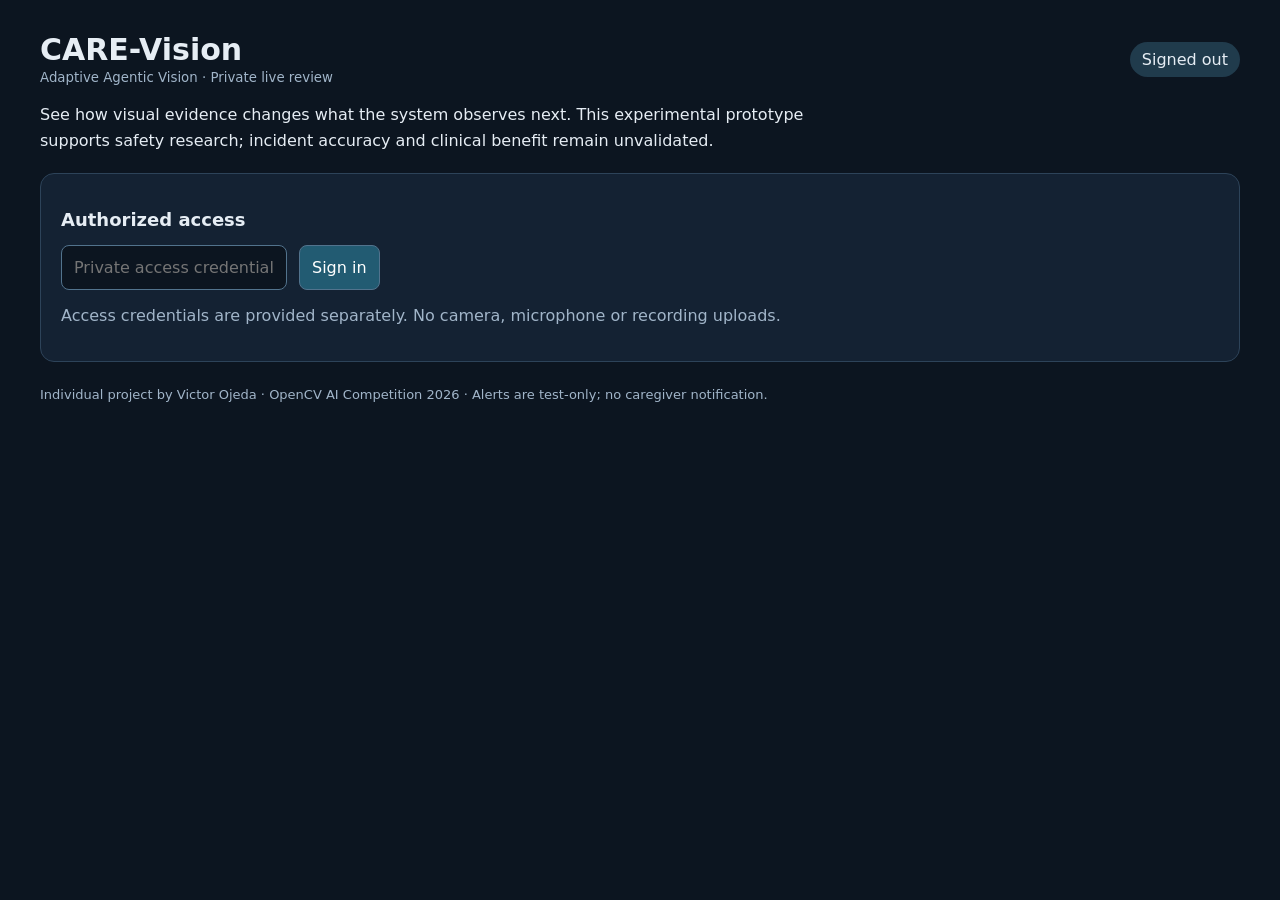
==== src/care_vision/judge/index.html @ 6f844082 "Add private image-free judge portal with bounded cloud sessions" ====
<!doctype html>
<html lang="en"><meta charset="utf-8"><meta name="viewport" content="width=device-width, initial-scale=1">
<title>CARE-Vision · Live review</title>
<style>
:root{color-scheme:dark;font-family:system-ui,sans-serif;background:#0c1520;color:#e6edf4}body{max-width:1200px;margin:auto;padding:32px}header{display:flex;justify-content:space-between;align-items:center}h1{font-size:30px;margin:0}small,.muted{color:#a1b5c9}section,.card{background:#142233;border:1px solid #2d4359;border-radius:14px;padding:20px;margin-top:20px}.bar{display:flex;gap:12px;align-items:center;flex-wrap:wrap}button,input{padding:12px;border-radius:8px;border:1px solid #52738d;font:inherit}button{background:#225b72;color:white;cursor:pointer}button:disabled{opacity:.45;cursor:default}input{background:#0c1520;color:white}.cards{display:grid;grid-template-columns:repeat(auto-fit,minmax(160px,1fr));gap:14px}.card strong{font-size:25px;display:block;margin-top:10px}.badge{padding:8px 12px;background:#203b4c;border-radius:20px}.warning{color:#ffd287}.healthy{color:#83dfb5}.timeline{display:grid;gap:8px;max-height:340px;overflow:auto}.event{padding:12px;background:#0c1927;border-left:3px solid #56c6c1;border-radius:5px}.flow{padding:14px 0;color:#80cfc9;font-weight:600}#error{color:#ffb29e}a{color:#96d8ee}[hidden]{display:none!important}footer{margin-top:25px;font-size:13px;color:#a1b5c9}h2{font-size:18px}.intro{max-width:780px;line-height:1.6}
</style>
<header><div><h1>CARE-Vision</h1><small>Adaptive Agentic Vision · Private live review</small></div><span id="connection" class="badge">Signed out</span></header>
<p class="intro">See how visual evidence changes what the system observes next. This experimental prototype supports safety research; incident accuracy and clinical benefit remain unvalidated.</p>
<section id="login"><h2>Authorized access</h2><form id="login-form" class="bar"><input id="credential" type="password" autocomplete="off" placeholder="Private access credential" aria-label="Private access credential" required><button>Sign in</button></form><p class="muted">Access credentials are provided separately. No camera, microphone or recording uploads.</p></section>
<p id="error" role="alert"></p>
<div id="panel" hidden>
<section><div class="bar"><span id="mode" class="badge"></span><span id="session" class="badge"></span><button id="start" hidden>Start session</button><button id="stop" hidden>Stop session</button><button id="logout">Sign out</button></div><p id="scope" class="warning"></p><p id="operator-info" hidden></p><div class="flow">Perceive → Decide → Act → Edge ACK → Perceive again</div><p class="muted">Image-free view: original frames, faces, track identifiers and raw logs are never served by this portal.</p></section>
<div class="cards"><div class="card">Agent state<strong id="agent">—</strong></div><div class="card">Frames processed<strong id="processed">—</strong></div><div class="card">Processed FPS<strong id="fps">—</strong><small>Cloud arrival/processing cadence</small></div><div class="card">Requested transmit FPS<strong id="target">—</strong><small>Not achieved transmission FPS</small></div><div class="card">Vision processing<strong id="latency">—</strong></div><div class="card">Causal cycles observed<strong id="cycles">—</strong><small>Command + ACK + later applied evidence</small></div></div>
<section><h2>Runtime and evidence freshness</h2><p id="runtime"></p><p id="freshness"></p><p id="resources" class="muted"></p><p class="muted">Capture FPS, transmitted bytes and achieved transmit FPS: unavailable in this cloud-only projection. No values are inferred from requested rates.</p></section>
<section><h2>Perception–action timeline</h2><p class="muted">Newest first. An ACK alone does not count as a completed cycle. This live indicator does not replace the full regression auditor.</p><div id="timeline" class="timeline"></div></section>
</div>
<footer>Individual project by Victor Ojeda · OpenCV AI Competition 2026 · Alerts are test-only; no caregiver notification.</footer><script src="/app.js" defer></script></html>
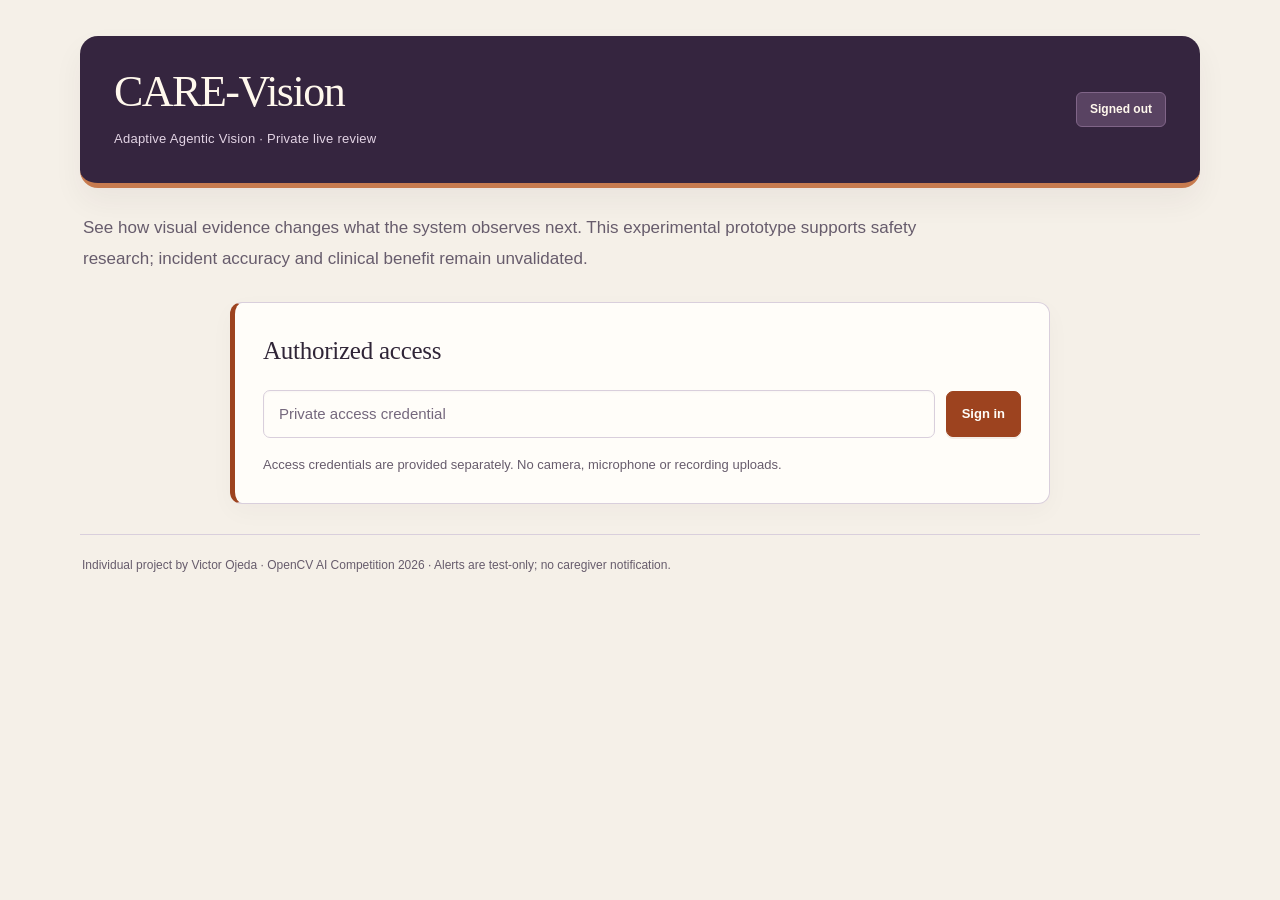
==== commit 9b4448c6: "Integrate experimental seated closure and reconcile judge delivery profile" ====
--- a/src/care_vision/judge/index.html
+++ b/src/care_vision/judge/index.html
@@ -2,7 +2,9 @@
 <html lang="en"><meta charset="utf-8"><meta name="viewport" content="width=device-width, initial-scale=1">
 <title>CARE-Vision · Live review</title>
 <style>
-:root{color-scheme:dark;font-family:system-ui,sans-serif;background:#0c1520;color:#e6edf4}body{max-width:1200px;margin:auto;padding:32px}header{display:flex;justify-content:space-between;align-items:center}h1{font-size:30px;margin:0}small,.muted{color:#a1b5c9}section,.card{background:#142233;border:1px solid #2d4359;border-radius:14px;padding:20px;margin-top:20px}.bar{display:flex;gap:12px;align-items:center;flex-wrap:wrap}button,input{padding:12px;border-radius:8px;border:1px solid #52738d;font:inherit}button{background:#225b72;color:white;cursor:pointer}button:disabled{opacity:.45;cursor:default}input{background:#0c1520;color:white}.cards{display:grid;grid-template-columns:repeat(auto-fit,minmax(160px,1fr));gap:14px}.card strong{font-size:25px;display:block;margin-top:10px}.badge{padding:8px 12px;background:#203b4c;border-radius:20px}.warning{color:#ffd287}.healthy{color:#83dfb5}.timeline{display:grid;gap:8px;max-height:340px;overflow:auto}.event{padding:12px;background:#0c1927;border-left:3px solid #56c6c1;border-radius:5px}.flow{padding:14px 0;color:#80cfc9;font-weight:600}#error{color:#ffb29e}a{color:#96d8ee}[hidden]{display:none!important}footer{margin-top:25px;font-size:13px;color:#a1b5c9}h2{font-size:18px}.intro{max-width:780px;line-height:1.6}
+:root{color-scheme:light;--paper:#f5f0e8;--surface:#fffdf9;--ink:#302537;--secondary:#675c6c;--plum:#563c6c;--plum-soft:#eee6f2;--copper:#9d431f;--copper-soft:#f9e9dd;--line:#d9cfdc;--danger:#a32b42;--green:#286247;font-family:Inter,ui-sans-serif,-apple-system,BlinkMacSystemFont,"Segoe UI",sans-serif;background:var(--paper);color:var(--ink);font-size:15px;line-height:1.65}
+*{box-sizing:border-box}body{max-width:1180px;margin:0 auto;padding:36px 30px 24px}header{display:flex;justify-content:space-between;align-items:center;gap:24px;padding:32px 34px;background:#35253f;color:#fff8ed;border-radius:18px;border-bottom:5px solid #c77b4f;box-shadow:0 14px 30px #35253f0e}header h1{font-family:Georgia,"Times New Roman",serif;font-size:44px;font-weight:500;line-height:1.1;letter-spacing:-1.5px;margin:0 0 10px}header small{color:#e3d4e5;font-size:13px;letter-spacing:.25px}header .badge{color:#fff8ed;background:#594362;border:1px solid #806588;font-size:12px;padding:7px 13px;max-width:250px;text-align:center}.intro{font-size:17px;line-height:1.8;color:var(--secondary);max-width:850px;margin:25px 3px 28px}h2{font-size:18px;letter-spacing:-.25px;font-weight:650;margin:0 0 17px}small,.muted{color:var(--secondary)}small{font-size:12px}p{overflow-wrap:anywhere}section{background:var(--surface);border:1px solid var(--line);border-radius:12px;padding:24px;margin-top:22px}#login{border-left:5px solid var(--copper);max-width:820px;padding:27px 28px;margin:0 auto 24px;box-shadow:0 8px 24px #35253f08}#login h2{font-family:Georgia,"Times New Roman",serif;font-size:25px;font-weight:500;margin-bottom:18px}#login .muted{font-size:13px;margin:16px 0 0}.bar{display:flex;gap:11px;align-items:center;flex-wrap:wrap}button,input{font:inherit;border-radius:7px;padding:11px 15px;border:1px solid var(--line);min-height:46px}button{background:var(--copper);color:#fffdf9;border-color:var(--copper);font-weight:650;font-size:13px;cursor:pointer;box-shadow:0 2px 0 #71311314}button:hover:enabled{background:#803418;border-color:#803418}button:disabled{opacity:.5;cursor:default;box-shadow:none}button:focus-visible,input:focus-visible,a:focus-visible{outline:3px solid var(--plum);outline-offset:3px}input{background:#fffdf9;color:var(--ink);box-shadow:inset 0 1px 2px #35253f08;min-width:0}input::placeholder{color:#75687d}#credential{flex:1;min-width:240px}#logout,#stop{background:var(--surface);color:var(--plum);border-color:#b9a5c3;box-shadow:none}#logout:hover:enabled,#stop:hover:enabled{background:var(--plum-soft);border-color:var(--plum)}#panel>section:first-child{border-top:3px solid var(--plum)}.cards{display:grid;grid-template-columns:repeat(3,minmax(0,1fr));gap:15px;margin-top:22px}.card{background:var(--surface);border:1px solid var(--line);border-radius:10px;padding:21px 22px;min-width:0;font-size:12px;font-weight:600;color:var(--secondary);letter-spacing:.1px}.card strong{display:block;color:var(--ink);font-size:33px;font-weight:650;line-height:1.25;letter-spacing:-.9px;margin:12px 0 7px;font-variant-numeric:tabular-nums;overflow-wrap:anywhere}.card #agent{font-size:25px;color:var(--plum);letter-spacing:-.4px}.card small{font-weight:400;letter-spacing:0}.badge{display:inline-flex;align-items:center;border-radius:6px;padding:6px 11px;background:var(--plum-soft);color:var(--plum);font-size:12px;font-weight:650;overflow-wrap:anywhere}.warning{color:#885118;font-weight:550}.healthy{color:var(--green)}.flow{padding:13px 16px;background:var(--copper-soft);color:#82401f;border-radius:7px;margin:18px 0;font-weight:650;font-size:14px}.timeline{display:grid;gap:11px;margin-top:18px}.event{padding:14px 17px;background:#f5f0f7;border-left:3px solid #80608e;border-radius:0 7px 7px 0;color:#44324f;font-size:13px;line-height:1.65}#error{color:var(--danger);font-weight:600;margin:18px 0}#error:empty{display:none}a{color:var(--plum)}[hidden]{display:none!important}footer{margin-top:30px;border-top:1px solid var(--line);padding:20px 2px 0;color:var(--secondary);font-size:12px;line-height:1.8}#runtime{font-weight:600;color:var(--plum)}#freshness{font-size:16px}#resources{font-size:13px}#scope{font-size:14px}section>p:last-child{margin-bottom:0}
+@media(max-width:760px){body{padding:22px 18px}header{padding:26px 24px;align-items:flex-start;flex-wrap:wrap}header h1{font-size:38px}.intro{font-size:15px;margin:22px 2px}.cards{grid-template-columns:repeat(2,minmax(0,1fr))}.card{padding:18px}#login{padding:23px}#credential{flex-basis:100%;width:100%;min-width:0}#login button{width:100%}.flow{font-size:12px}section{padding:21px}}@media(max-width:420px){body{padding:15px 12px}header{padding:23px 21px;gap:19px}header h1{font-size:35px}.cards{gap:10px}.card{padding:15px 12px;font-size:11px}.card strong{font-size:26px}.card #agent{font-size:20px}.bar{gap:9px}.bar button{flex:1}.badge{font-size:11px;padding:6px 9px}.intro{line-height:1.75}#login h2{font-size:24px}section{padding:18px}footer{font-size:11px}}@media(prefers-reduced-motion:reduce){*{scroll-behavior:auto!important;transition:none!important}}
 </style>
 <header><div><h1>CARE-Vision</h1><small>Adaptive Agentic Vision · Private live review</small></div><span id="connection" class="badge">Signed out</span></header>
 <p class="intro">See how visual evidence changes what the system observes next. This experimental prototype supports safety research; incident accuracy and clinical benefit remain unvalidated.</p>
@@ -11,7 +13,7 @@
 <div id="panel" hidden>
 <section><div class="bar"><span id="mode" class="badge"></span><span id="session" class="badge"></span><button id="start" hidden>Start session</button><button id="stop" hidden>Stop session</button><button id="logout">Sign out</button></div><p id="scope" class="warning"></p><p id="operator-info" hidden></p><div class="flow">Perceive → Decide → Act → Edge ACK → Perceive again</div><p class="muted">Image-free view: original frames, faces, track identifiers and raw logs are never served by this portal.</p></section>
 <div class="cards"><div class="card">Agent state<strong id="agent">—</strong></div><div class="card">Frames processed<strong id="processed">—</strong></div><div class="card">Processed FPS<strong id="fps">—</strong><small>Cloud arrival/processing cadence</small></div><div class="card">Requested transmit FPS<strong id="target">—</strong><small>Not achieved transmission FPS</small></div><div class="card">Vision processing<strong id="latency">—</strong></div><div class="card">Causal cycles observed<strong id="cycles">—</strong><small>Command + ACK + later applied evidence</small></div></div>
-<section><h2>Runtime and evidence freshness</h2><p id="runtime"></p><p id="freshness"></p><p id="resources" class="muted"></p><p class="muted">Capture FPS, transmitted bytes and achieved transmit FPS: unavailable in this cloud-only projection. No values are inferred from requested rates.</p></section>
+<section><h2>Runtime and evidence freshness</h2><p id="runtime"></p><p id="profile" class="warning"></p><p id="freshness"></p><p id="resources" class="muted"></p><p class="muted">Capture FPS, transmitted bytes and achieved transmit FPS: unavailable in this cloud-only projection. No values are inferred from requested rates.</p></section>
 <section><h2>Perception–action timeline</h2><p class="muted">Newest first. An ACK alone does not count as a completed cycle. This live indicator does not replace the full regression auditor.</p><div id="timeline" class="timeline"></div></section>
 </div>
 <footer>Individual project by Victor Ojeda · OpenCV AI Competition 2026 · Alerts are test-only; no caregiver notification.</footer><script src="/app.js" defer></script></html>
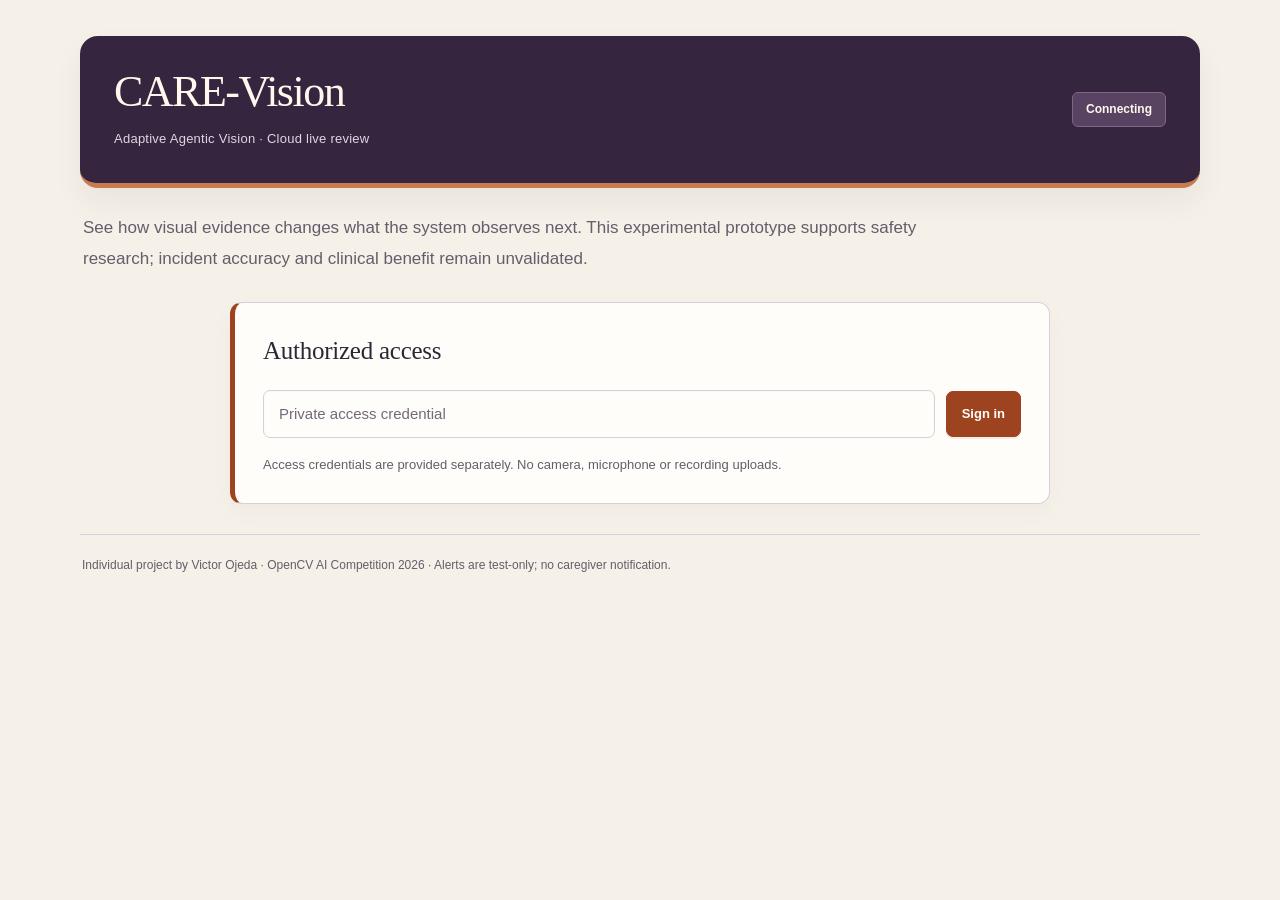
==== commit 741e118d: "Allow opt-in public read-only judge review" ====
--- a/src/care_vision/judge/index.html
+++ b/src/care_vision/judge/index.html
@@ -6,12 +6,13 @@
 *{box-sizing:border-box}body{max-width:1180px;margin:0 auto;padding:36px 30px 24px}header{display:flex;justify-content:space-between;align-items:center;gap:24px;padding:32px 34px;background:#35253f;color:#fff8ed;border-radius:18px;border-bottom:5px solid #c77b4f;box-shadow:0 14px 30px #35253f0e}header h1{font-family:Georgia,"Times New Roman",serif;font-size:44px;font-weight:500;line-height:1.1;letter-spacing:-1.5px;margin:0 0 10px}header small{color:#e3d4e5;font-size:13px;letter-spacing:.25px}header .badge{color:#fff8ed;background:#594362;border:1px solid #806588;font-size:12px;padding:7px 13px;max-width:250px;text-align:center}.intro{font-size:17px;line-height:1.8;color:var(--secondary);max-width:850px;margin:25px 3px 28px}h2{font-size:18px;letter-spacing:-.25px;font-weight:650;margin:0 0 17px}small,.muted{color:var(--secondary)}small{font-size:12px}p{overflow-wrap:anywhere}section{background:var(--surface);border:1px solid var(--line);border-radius:12px;padding:24px;margin-top:22px}#login{border-left:5px solid var(--copper);max-width:820px;padding:27px 28px;margin:0 auto 24px;box-shadow:0 8px 24px #35253f08}#login h2{font-family:Georgia,"Times New Roman",serif;font-size:25px;font-weight:500;margin-bottom:18px}#login .muted{font-size:13px;margin:16px 0 0}.bar{display:flex;gap:11px;align-items:center;flex-wrap:wrap}button,input{font:inherit;border-radius:7px;padding:11px 15px;border:1px solid var(--line);min-height:46px}button{background:var(--copper);color:#fffdf9;border-color:var(--copper);font-weight:650;font-size:13px;cursor:pointer;box-shadow:0 2px 0 #71311314}button:hover:enabled{background:#803418;border-color:#803418}button:disabled{opacity:.5;cursor:default;box-shadow:none}button:focus-visible,input:focus-visible,a:focus-visible{outline:3px solid var(--plum);outline-offset:3px}input{background:#fffdf9;color:var(--ink);box-shadow:inset 0 1px 2px #35253f08;min-width:0}input::placeholder{color:#75687d}#credential{flex:1;min-width:240px}#logout,#stop{background:var(--surface);color:var(--plum);border-color:#b9a5c3;box-shadow:none}#logout:hover:enabled,#stop:hover:enabled{background:var(--plum-soft);border-color:var(--plum)}#panel>section:first-child{border-top:3px solid var(--plum)}.cards{display:grid;grid-template-columns:repeat(3,minmax(0,1fr));gap:15px;margin-top:22px}.card{background:var(--surface);border:1px solid var(--line);border-radius:10px;padding:21px 22px;min-width:0;font-size:12px;font-weight:600;color:var(--secondary);letter-spacing:.1px}.card strong{display:block;color:var(--ink);font-size:33px;font-weight:650;line-height:1.25;letter-spacing:-.9px;margin:12px 0 7px;font-variant-numeric:tabular-nums;overflow-wrap:anywhere}.card #agent{font-size:25px;color:var(--plum);letter-spacing:-.4px}.card small{font-weight:400;letter-spacing:0}.badge{display:inline-flex;align-items:center;border-radius:6px;padding:6px 11px;background:var(--plum-soft);color:var(--plum);font-size:12px;font-weight:650;overflow-wrap:anywhere}.warning{color:#885118;font-weight:550}.healthy{color:var(--green)}.flow{padding:13px 16px;background:var(--copper-soft);color:#82401f;border-radius:7px;margin:18px 0;font-weight:650;font-size:14px}.timeline{display:grid;gap:11px;margin-top:18px}.event{padding:14px 17px;background:#f5f0f7;border-left:3px solid #80608e;border-radius:0 7px 7px 0;color:#44324f;font-size:13px;line-height:1.65}#error{color:var(--danger);font-weight:600;margin:18px 0}#error:empty{display:none}a{color:var(--plum)}[hidden]{display:none!important}footer{margin-top:30px;border-top:1px solid var(--line);padding:20px 2px 0;color:var(--secondary);font-size:12px;line-height:1.8}#runtime{font-weight:600;color:var(--plum)}#freshness{font-size:16px}#resources{font-size:13px}#scope{font-size:14px}section>p:last-child{margin-bottom:0}
 @media(max-width:760px){body{padding:22px 18px}header{padding:26px 24px;align-items:flex-start;flex-wrap:wrap}header h1{font-size:38px}.intro{font-size:15px;margin:22px 2px}.cards{grid-template-columns:repeat(2,minmax(0,1fr))}.card{padding:18px}#login{padding:23px}#credential{flex-basis:100%;width:100%;min-width:0}#login button{width:100%}.flow{font-size:12px}section{padding:21px}}@media(max-width:420px){body{padding:15px 12px}header{padding:23px 21px;gap:19px}header h1{font-size:35px}.cards{gap:10px}.card{padding:15px 12px;font-size:11px}.card strong{font-size:26px}.card #agent{font-size:20px}.bar{gap:9px}.bar button{flex:1}.badge{font-size:11px;padding:6px 9px}.intro{line-height:1.75}#login h2{font-size:24px}section{padding:18px}footer{font-size:11px}}@media(prefers-reduced-motion:reduce){*{scroll-behavior:auto!important;transition:none!important}}
 </style>
-<header><div><h1>CARE-Vision</h1><small>Adaptive Agentic Vision · Private live review</small></div><span id="connection" class="badge">Signed out</span></header>
+<header><div><h1>CARE-Vision</h1><small>Adaptive Agentic Vision · Cloud live review</small></div><span id="connection" class="badge">Connecting</span></header>
 <p class="intro">See how visual evidence changes what the system observes next. This experimental prototype supports safety research; incident accuracy and clinical benefit remain unvalidated.</p>
+<section id="public-notice" hidden><h2>Public read-only review</h2><p>No sign-in is needed to view the metrics below. Session control remains restricted to the operator. Opening this page does not start a camera or an AWS vision session.</p><p>When no guided session is running, the dashboard reports no fresh evidence. <a href="https://youtu.be/7BqVo6JFdjI" target="_blank" rel="noopener noreferrer">Watch the recorded demonstration (3:53)</a> for the application, architecture and experimental results.</p></section>
 <section id="login"><h2>Authorized access</h2><form id="login-form" class="bar"><input id="credential" type="password" autocomplete="off" placeholder="Private access credential" aria-label="Private access credential" required><button>Sign in</button></form><p class="muted">Access credentials are provided separately. No camera, microphone or recording uploads.</p></section>
 <p id="error" role="alert"></p>
 <div id="panel" hidden>
-<section><div class="bar"><span id="mode" class="badge"></span><span id="session" class="badge"></span><button id="start" hidden>Start session</button><button id="stop" hidden>Stop session</button><button id="logout">Sign out</button></div><p id="scope" class="warning"></p><p id="operator-info" hidden></p><div class="flow">Perceive → Decide → Act → Edge ACK → Perceive again</div><p class="muted">Image-free view: original frames, faces, track identifiers and raw logs are never served by this portal.</p></section>
+<section><div class="bar"><span id="mode" class="badge"></span><span id="session" class="badge"></span><button id="start" hidden>Start session</button><button id="stop" hidden>Stop session</button><button id="operator-login" hidden>Operator sign in</button><button id="logout">Sign out</button></div><p id="scope" class="warning"></p><p id="operator-info" hidden></p><div class="flow">Perceive → Decide → Act → Edge ACK → Perceive again</div><p class="muted">Image-free view: original frames, faces, track identifiers and raw logs are never served by this portal.</p></section>
 <div class="cards"><div class="card">Agent state<strong id="agent">—</strong></div><div class="card">Frames processed<strong id="processed">—</strong></div><div class="card">Processed FPS<strong id="fps">—</strong><small>Cloud arrival/processing cadence</small></div><div class="card">Requested transmit FPS<strong id="target">—</strong><small>Not achieved transmission FPS</small></div><div class="card">Vision processing<strong id="latency">—</strong></div><div class="card">Causal cycles observed<strong id="cycles">—</strong><small>Command + ACK + later applied evidence</small></div></div>
 <section><h2>Runtime and evidence freshness</h2><p id="runtime"></p><p id="profile" class="warning"></p><p id="freshness"></p><p id="resources" class="muted"></p><p class="muted">Capture FPS, transmitted bytes and achieved transmit FPS: unavailable in this cloud-only projection. No values are inferred from requested rates.</p></section>
 <section><h2>Perception–action timeline</h2><p class="muted">Newest first. An ACK alone does not count as a completed cycle. This live indicator does not replace the full regression auditor.</p><div id="timeline" class="timeline"></div></section>
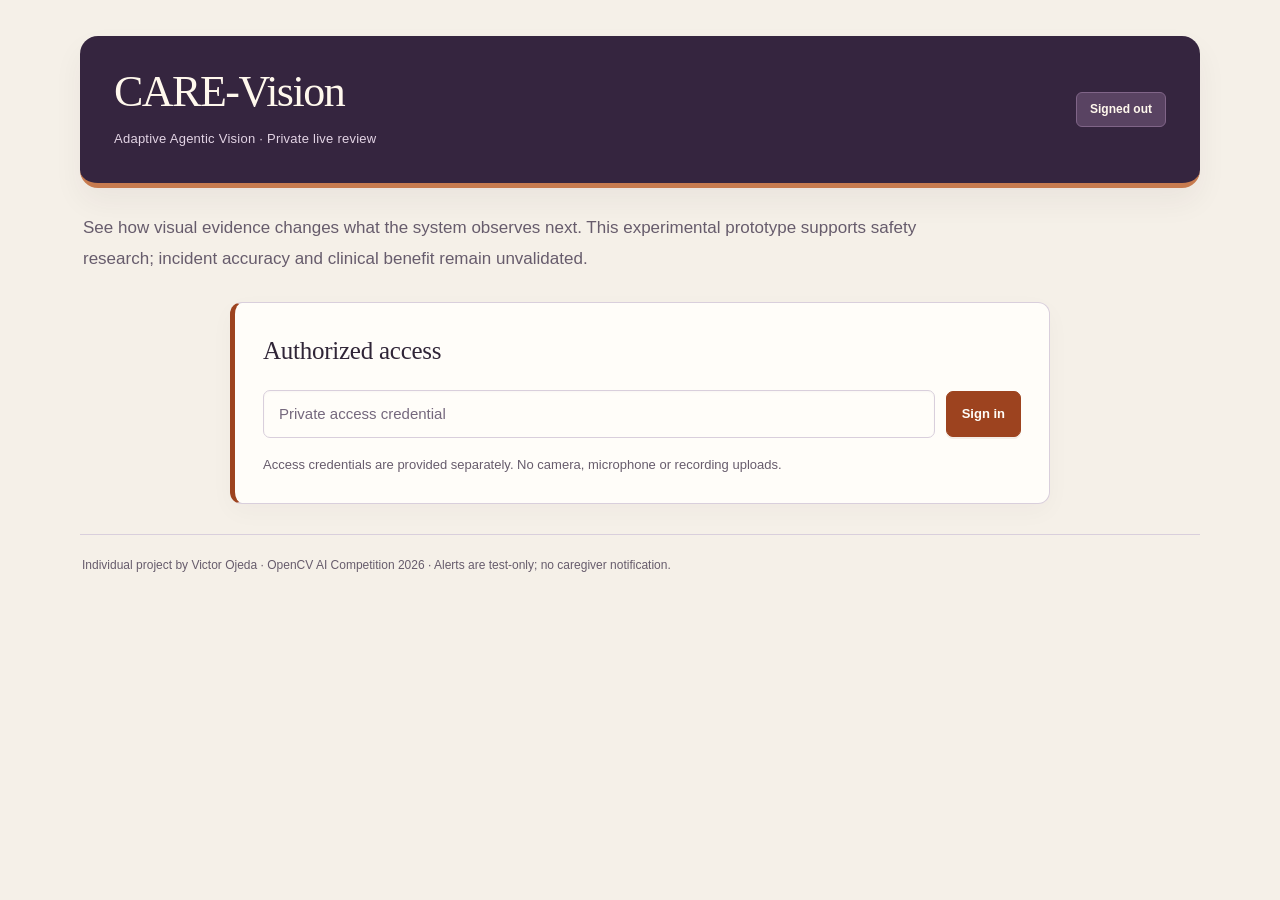
==== commit 39a13a58: "Expose reconnect review and measured sensing results" ====
--- a/src/care_vision/judge/index.html
+++ b/src/care_vision/judge/index.html
@@ -6,13 +6,13 @@
 *{box-sizing:border-box}body{max-width:1180px;margin:0 auto;padding:36px 30px 24px}header{display:flex;justify-content:space-between;align-items:center;gap:24px;padding:32px 34px;background:#35253f;color:#fff8ed;border-radius:18px;border-bottom:5px solid #c77b4f;box-shadow:0 14px 30px #35253f0e}header h1{font-family:Georgia,"Times New Roman",serif;font-size:44px;font-weight:500;line-height:1.1;letter-spacing:-1.5px;margin:0 0 10px}header small{color:#e3d4e5;font-size:13px;letter-spacing:.25px}header .badge{color:#fff8ed;background:#594362;border:1px solid #806588;font-size:12px;padding:7px 13px;max-width:250px;text-align:center}.intro{font-size:17px;line-height:1.8;color:var(--secondary);max-width:850px;margin:25px 3px 28px}h2{font-size:18px;letter-spacing:-.25px;font-weight:650;margin:0 0 17px}small,.muted{color:var(--secondary)}small{font-size:12px}p{overflow-wrap:anywhere}section{background:var(--surface);border:1px solid var(--line);border-radius:12px;padding:24px;margin-top:22px}#login{border-left:5px solid var(--copper);max-width:820px;padding:27px 28px;margin:0 auto 24px;box-shadow:0 8px 24px #35253f08}#login h2{font-family:Georgia,"Times New Roman",serif;font-size:25px;font-weight:500;margin-bottom:18px}#login .muted{font-size:13px;margin:16px 0 0}.bar{display:flex;gap:11px;align-items:center;flex-wrap:wrap}button,input{font:inherit;border-radius:7px;padding:11px 15px;border:1px solid var(--line);min-height:46px}button{background:var(--copper);color:#fffdf9;border-color:var(--copper);font-weight:650;font-size:13px;cursor:pointer;box-shadow:0 2px 0 #71311314}button:hover:enabled{background:#803418;border-color:#803418}button:disabled{opacity:.5;cursor:default;box-shadow:none}button:focus-visible,input:focus-visible,a:focus-visible{outline:3px solid var(--plum);outline-offset:3px}input{background:#fffdf9;color:var(--ink);box-shadow:inset 0 1px 2px #35253f08;min-width:0}input::placeholder{color:#75687d}#credential{flex:1;min-width:240px}#logout,#stop{background:var(--surface);color:var(--plum);border-color:#b9a5c3;box-shadow:none}#logout:hover:enabled,#stop:hover:enabled{background:var(--plum-soft);border-color:var(--plum)}#panel>section:first-child{border-top:3px solid var(--plum)}.cards{display:grid;grid-template-columns:repeat(3,minmax(0,1fr));gap:15px;margin-top:22px}.card{background:var(--surface);border:1px solid var(--line);border-radius:10px;padding:21px 22px;min-width:0;font-size:12px;font-weight:600;color:var(--secondary);letter-spacing:.1px}.card strong{display:block;color:var(--ink);font-size:33px;font-weight:650;line-height:1.25;letter-spacing:-.9px;margin:12px 0 7px;font-variant-numeric:tabular-nums;overflow-wrap:anywhere}.card #agent{font-size:25px;color:var(--plum);letter-spacing:-.4px}.card small{font-weight:400;letter-spacing:0}.badge{display:inline-flex;align-items:center;border-radius:6px;padding:6px 11px;background:var(--plum-soft);color:var(--plum);font-size:12px;font-weight:650;overflow-wrap:anywhere}.warning{color:#885118;font-weight:550}.healthy{color:var(--green)}.flow{padding:13px 16px;background:var(--copper-soft);color:#82401f;border-radius:7px;margin:18px 0;font-weight:650;font-size:14px}.timeline{display:grid;gap:11px;margin-top:18px}.event{padding:14px 17px;background:#f5f0f7;border-left:3px solid #80608e;border-radius:0 7px 7px 0;color:#44324f;font-size:13px;line-height:1.65}#error{color:var(--danger);font-weight:600;margin:18px 0}#error:empty{display:none}a{color:var(--plum)}[hidden]{display:none!important}footer{margin-top:30px;border-top:1px solid var(--line);padding:20px 2px 0;color:var(--secondary);font-size:12px;line-height:1.8}#runtime{font-weight:600;color:var(--plum)}#freshness{font-size:16px}#resources{font-size:13px}#scope{font-size:14px}section>p:last-child{margin-bottom:0}
 @media(max-width:760px){body{padding:22px 18px}header{padding:26px 24px;align-items:flex-start;flex-wrap:wrap}header h1{font-size:38px}.intro{font-size:15px;margin:22px 2px}.cards{grid-template-columns:repeat(2,minmax(0,1fr))}.card{padding:18px}#login{padding:23px}#credential{flex-basis:100%;width:100%;min-width:0}#login button{width:100%}.flow{font-size:12px}section{padding:21px}}@media(max-width:420px){body{padding:15px 12px}header{padding:23px 21px;gap:19px}header h1{font-size:35px}.cards{gap:10px}.card{padding:15px 12px;font-size:11px}.card strong{font-size:26px}.card #agent{font-size:20px}.bar{gap:9px}.bar button{flex:1}.badge{font-size:11px;padding:6px 9px}.intro{line-height:1.75}#login h2{font-size:24px}section{padding:18px}footer{font-size:11px}}@media(prefers-reduced-motion:reduce){*{scroll-behavior:auto!important;transition:none!important}}
 </style>
-<header><div><h1>CARE-Vision</h1><small>Adaptive Agentic Vision · Cloud live review</small></div><span id="connection" class="badge">Connecting</span></header>
+<header><div><h1>CARE-Vision</h1><small>Adaptive Agentic Vision · Private live review</small></div><span id="connection" class="badge">Signed out</span></header>
 <p class="intro">See how visual evidence changes what the system observes next. This experimental prototype supports safety research; incident accuracy and clinical benefit remain unvalidated.</p>
-<section id="public-notice" hidden><h2>Public read-only review</h2><p>No sign-in is needed to view the metrics below. Session control remains restricted to the operator. Opening this page does not start a camera or an AWS vision session.</p><p>When no guided session is running, the dashboard reports no fresh evidence. <a href="https://youtu.be/7BqVo6JFdjI" target="_blank" rel="noopener noreferrer">Watch the recorded demonstration (3:53)</a> for the application, architecture and experimental results.</p></section>
 <section id="login"><h2>Authorized access</h2><form id="login-form" class="bar"><input id="credential" type="password" autocomplete="off" placeholder="Private access credential" aria-label="Private access credential" required><button>Sign in</button></form><p class="muted">Access credentials are provided separately. No camera, microphone or recording uploads.</p></section>
 <p id="error" role="alert"></p>
 <div id="panel" hidden>
-<section><div class="bar"><span id="mode" class="badge"></span><span id="session" class="badge"></span><button id="start" hidden>Start session</button><button id="stop" hidden>Stop session</button><button id="operator-login" hidden>Operator sign in</button><button id="logout">Sign out</button></div><p id="scope" class="warning"></p><p id="operator-info" hidden></p><div class="flow">Perceive → Decide → Act → Edge ACK → Perceive again</div><p class="muted">Image-free view: original frames, faces, track identifiers and raw logs are never served by this portal.</p></section>
+<section id="review" role="status" hidden><h2>Human review required</h2><p class="warning">An episode remains open after reconnection. The person's identity across sessions is unverified. Fresh frames do not establish recovery or confirm the earlier incident. No external notification has been sent.</p></section>
+<section><div class="bar"><span id="mode" class="badge"></span><span id="session" class="badge"></span><button id="start" hidden>Start session</button><button id="stop" hidden>Stop session</button><button id="logout">Sign out</button></div><p id="scope" class="warning"></p><p id="operator-info" hidden></p><div class="flow">Perceive → Decide → Act → Edge ACK → Perceive again</div><p class="muted">Image-free view: original frames, faces, track identifiers and raw logs are never served by this portal.</p></section>
 <div class="cards"><div class="card">Agent state<strong id="agent">—</strong></div><div class="card">Frames processed<strong id="processed">—</strong></div><div class="card">Processed FPS<strong id="fps">—</strong><small>Cloud arrival/processing cadence</small></div><div class="card">Requested transmit FPS<strong id="target">—</strong><small>Not achieved transmission FPS</small></div><div class="card">Vision processing<strong id="latency">—</strong></div><div class="card">Causal cycles observed<strong id="cycles">—</strong><small>Command + ACK + later applied evidence</small></div></div>
 <section><h2>Runtime and evidence freshness</h2><p id="runtime"></p><p id="profile" class="warning"></p><p id="freshness"></p><p id="resources" class="muted"></p><p class="muted">Capture FPS, transmitted bytes and achieved transmit FPS: unavailable in this cloud-only projection. No values are inferred from requested rates.</p></section>
 <section><h2>Perception–action timeline</h2><p class="muted">Newest first. An ACK alone does not count as a completed cycle. This live indicator does not replace the full regression auditor.</p><div id="timeline" class="timeline"></div></section>
